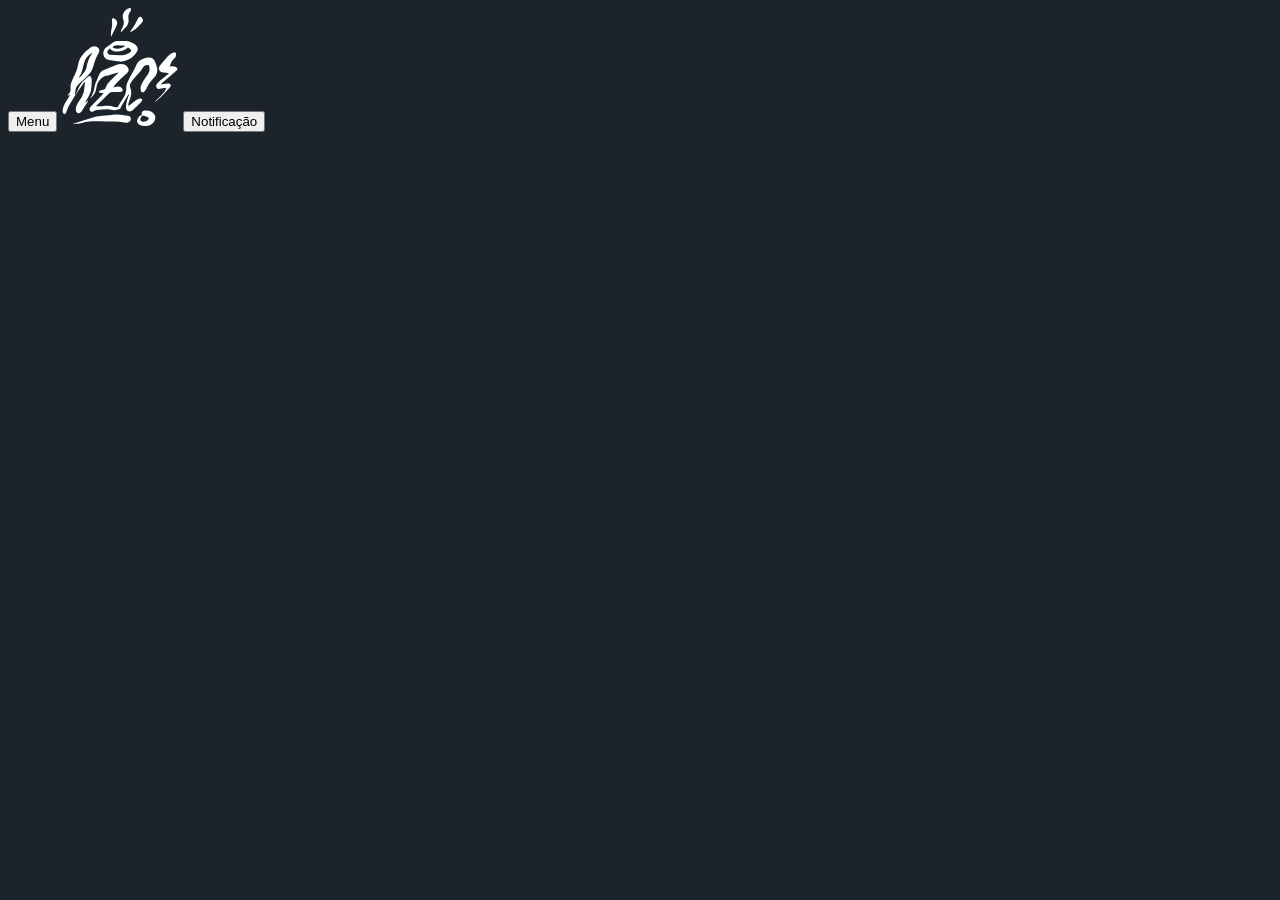
==== Pagina_-_HZC/index.html @ fc8dd62b "Atualização do arquivo index.html Referência do arquivo estilos.css no index.html. Inclusão de heade" ====
<!DOCTYPE html>
<html lang="pt-br">
<head>
    <meta charset="UTF-8">
    <meta http-equiv="X-UA-Compatible" content="IE=edge">
    <meta name="viewport" content="width=device-width, initial-scale=1.0">
    <title>HZC | Home</title>
    
    <link rel="preconnect" href="https://fonts.googleapis.com">
    <link rel="preconnect" href="https://fonts.gstatic.com" crossorigin>
    <link rel="stylesheet" href="https://fonts.googleapis.com/css2?family=Open+Sans:wght@400;600;700&display=swap">

    <link rel="stylesheet" href="assets/css/reset.css">
    <link rel="stylesheet" type="text/css" href="assets/css/estilos.css">
</head>
<body>
    <header>
        <button>Menu</button>
        <img src="assets/img/logo.svg" alt="Logotipo da HZC">
        <button>Notificação</button>
    </header>
</body>
</html>
---- Pagina_-_HZC/assets/css/estilos.css ----
body{
    background-color: #1D232A;
    font-family: 'Open Sans';
    color: #FFFFFF;
}
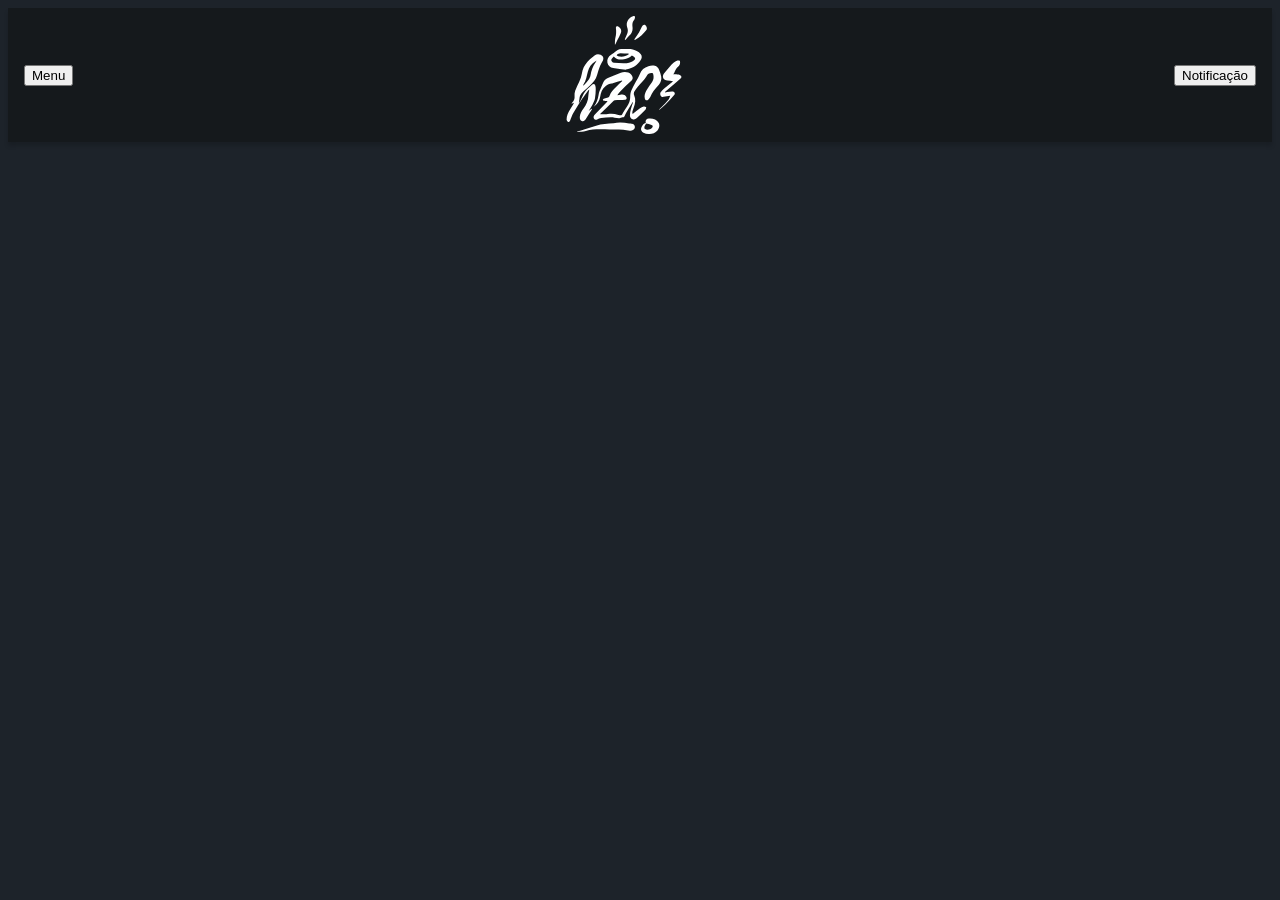
==== commit 5b55b5de: "Atualizando arquivos index.html, onde adicionei as classes nos componentes do header, e o arquivo es" ====
--- a/Pagina_-_HZC/index.html
+++ b/Pagina_-_HZC/index.html
@@ -14,10 +14,10 @@
     <link rel="stylesheet" type="text/css" href="assets/css/estilos.css">
 </head>
 <body>
-    <header>
-        <button>Menu</button>
-        <img src="assets/img/logo.svg" alt="Logotipo da HZC">
-        <button>Notificação</button>
+    <header class="cabecalho">
+        <button class="cabecalho_menu">Menu</button>
+        <img src="assets/img/logo.svg" class="cabecalho_logo" alt="Logotipo da HZC">
+        <button class = "cabecalho_notificacao">Notificação</button>
     </header>
 </body>
 </html>
--- a/Pagina_-_HZC/assets/css/estilos.css
+++ b/Pagina_-_HZC/assets/css/estilos.css
@@ -2,4 +2,13 @@
     background-color: #1D232A;
     font-family: 'Open Sans';
     color: #FFFFFF;
+}
+
+.cabecalho{
+    display: flex;
+    justify-content: space-between;
+    align-items: center;
+    background-color: #15191c;
+    padding: 8px 16px;
+    box-shadow: 0px 4px 4px rgba(0, 0, 0, 0.16);
 }
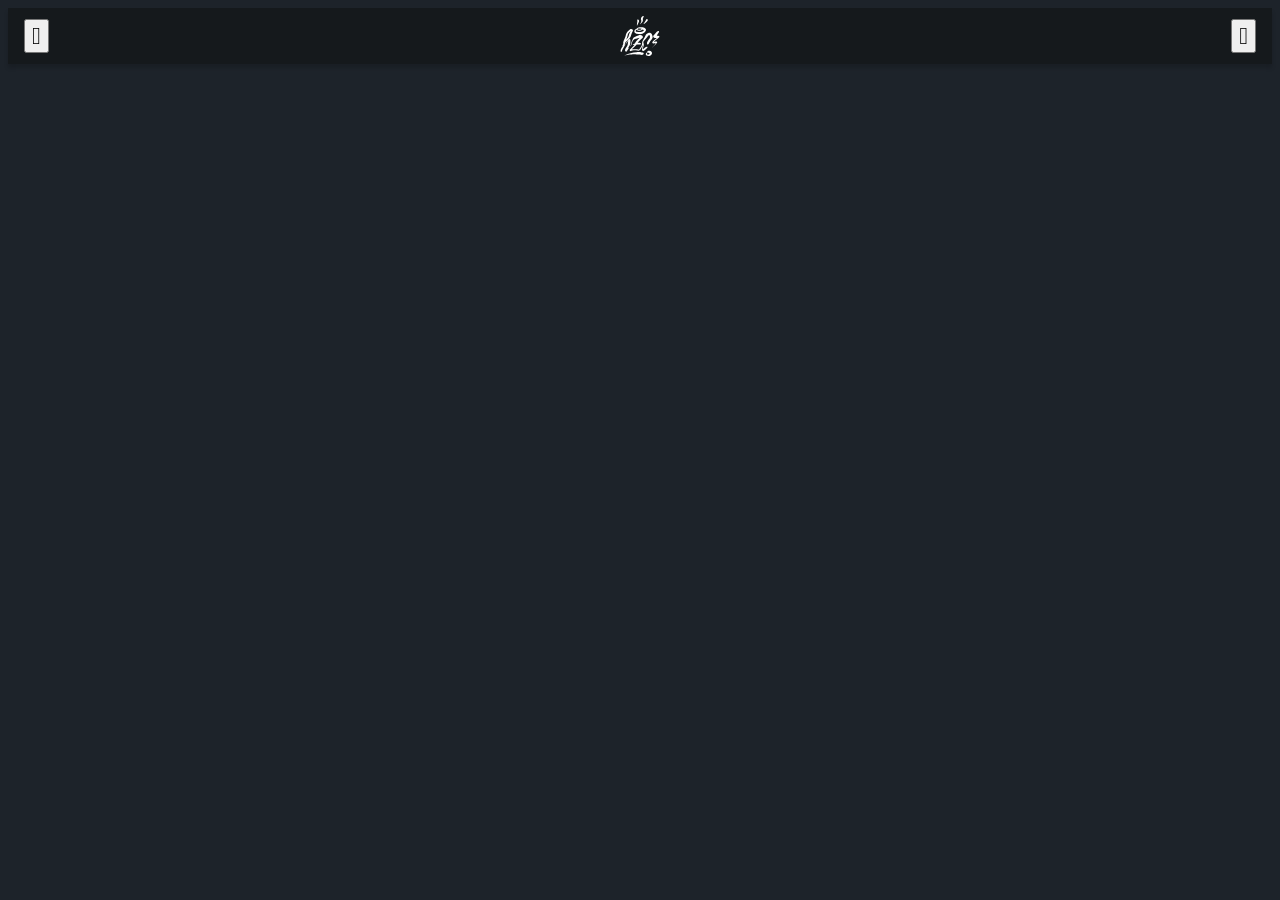
==== commit b349f9b7: "Transformação dos botões Menu e Notificação em ícones, além de ajustes no tamanho da logo e descriçã" ====
--- a/Pagina_-_HZC/index.html
+++ b/Pagina_-_HZC/index.html
@@ -15,9 +15,9 @@
 </head>
 <body>
     <header class="cabecalho">
-        <button class="cabecalho_menu">Menu</button>
+        <button class="cabecalho_menu" aria-label="Menu"><i></i></button>
         <img src="assets/img/logo.svg" class="cabecalho_logo" alt="Logotipo da HZC">
-        <button class = "cabecalho_notificacao">Notificação</button>
+        <button class = "cabecalho_notificacao" aria-label="Notificação"><i></i></button>
     </header>
 </body>
 </html>
--- a/Pagina_-_HZC/assets/css/estilos.css
+++ b/Pagina_-_HZC/assets/css/estilos.css
@@ -1,6 +1,11 @@
+@font-face {
+    font-family: 'icones';
+    src: url(../font/icones.ttf);
+}
+
 body{
     background-color: #1D232A;
-    font-family: 'Open Sans';
+    font-family: 'Open Sans', 'icones', sans-serif;
     color: #FFFFFF;
 }
 
@@ -11,4 +16,18 @@
     background-color: #15191c;
     padding: 8px 16px;
     box-shadow: 0px 4px 4px rgba(0, 0, 0, 0.16);
+}
+
+.cabecalho_menu i::before{
+    content: "\e904";
+    font-size: 24px;
+}
+
+.cabecalho_notificacao i::before{
+    content: "\e906";
+    font-size: 24px;
+}
+
+.cabecalho_logo{
+    width: 40px;
 }
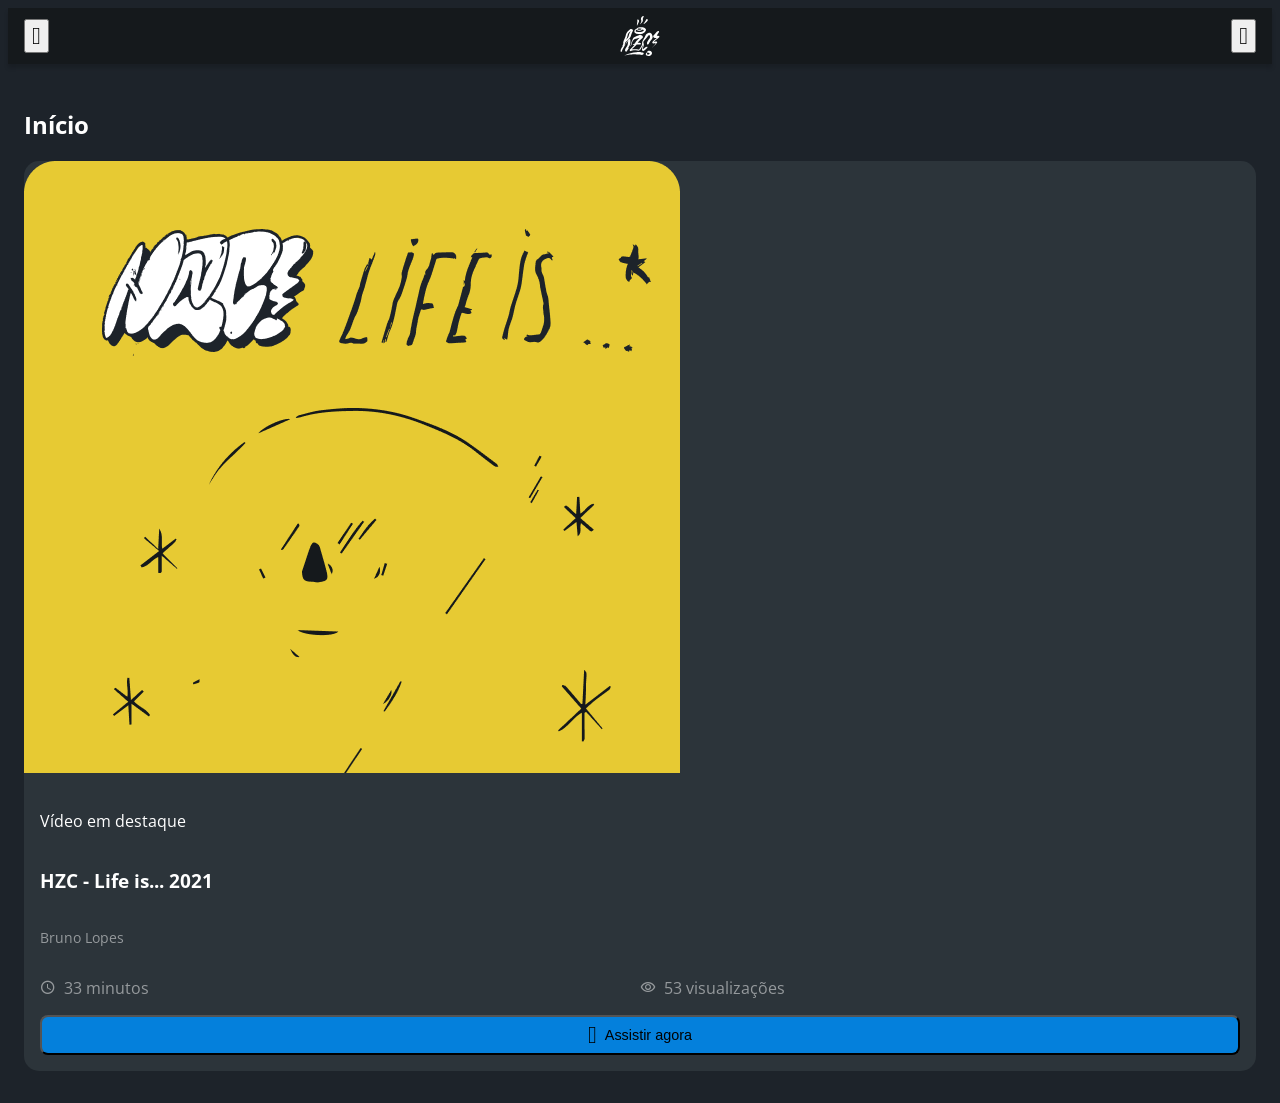
==== commit 8847b7a5: "Atualização dos arquivos index.html e estilos.css. Foi criado o cartão principal com toda a sua esti" ====
--- a/Pagina_-_HZC/index.html
+++ b/Pagina_-_HZC/index.html
@@ -19,5 +19,29 @@
         <img src="assets/img/logo.svg" class="cabecalho_logo" alt="Logotipo da HZC">
         <button class = "cabecalho_notificacao" aria-label="Notificação"><i></i></button>
     </header>
+    <nav class="menu_lateral">
+        <img src="assets/img/logo.svg" alt="Logotipo da HZC" class="menu_lateral_logo">
+        <a href="#" class="menu_lateral_link menu_lateral_link_inicio menu_lateral_link_ativo">Início</a>
+        <a href="#" class="menu_lateral_link menu_lateral_link_videos">Vídeos</a>
+        <a href="#" class="menu_lateral_link menu_lateral_link_picos">Picos</a>
+        <a href="#" class="menu_lateral_link menu_lateral_link_integrantes">Integrantes</a>
+        <a href="#" class="menu_lateral_link menu_lateral_link_camisas">Camisas</a>
+        <a href="#" class="menu_lateral_link menu_lateral_link_pinturas">Pinturas</a>
+    </nav>
+    <main class="principal">
+        <h2 class="titulo_pagina">Início</h2>
+        <article class="cartao">
+            <img src="assets/img/banner-mobile_1.png" alt="Banner do cartão" class="cartao_imagem">
+            <div class="cartao_conteudo">
+                <p class="cartao_destaque">Vídeo em destaque</p>
+                <h3 class="cartao_titulo">HZC - Life is... 2021</h3>
+                <p class="cartao_perfil">Bruno Lopes</p>
+                <p class="cartao_info cartao_info_tempo">33 minutos</p>
+                <p class="cartao_info cartao_info_visualizacoes">53 visualizações</p>
+                <button class="cartao_botao cartao_botao_play cartao_botao_destaque">Assistir agora</button>                
+            </div>
+        </article>
+    </main>
+<script src="index.js"></script>
 </body>
 </html>
--- a/Pagina_-_HZC/assets/css/estilos.css
+++ b/Pagina_-_HZC/assets/css/estilos.css
@@ -1,14 +1,17 @@
+/*Chamada da fonte especial para utilizar ícones como fonte*/
 @font-face {
     font-family: 'icones';
     src: url(../font/icones.ttf);
 }
 
+/*Estilização do corpo principal da página*/
 body{
     background-color: #1D232A;
     font-family: 'Open Sans', 'icones', sans-serif;
     color: #FFFFFF;
 }
 
+/*Estilização do cabeçalho*/
 .cabecalho{
     display: flex;
     justify-content: space-between;
@@ -30,4 +33,154 @@
 
 .cabecalho_logo{
     width: 40px;
+}
+
+/*Estilização do menu lateral*/
+.menu_lateral{
+    display: flex;
+    flex-direction: column;
+    background-color: #15191C;
+    width: 75vw;
+    height: 100vh;
+    position: absolute;
+    left: -100vw;
+    transition: .25s;
+}
+
+.menu_lateral_ativo{
+    left:0;
+    transition: .25s;
+}
+
+.menu_lateral_logo{
+    align-self: center;
+    padding: 16px;
+    width: 118px;
+}
+
+.menu_lateral_link{
+    height: 64px;
+    color: #95999C;  
+    padding-left: 64px; 
+    display: flex;
+    align-items: center;
+}
+
+.menu_lateral_link_ativo{
+    color: #FFFFFF;
+    padding-left: 56px;
+    border-left: 8px solid #FFFFFF
+}
+
+.menu_lateral_link::before{
+    content: "\e900";
+    width: 24px;
+    height: 24px;
+    font-size: 24px;
+    position: absolute;
+    left: 24px;
+}
+
+.menu_lateral_link_inicio::before{
+    content: "\e902";
+}
+
+.menu_lateral_link_videos::before{
+    content: "\e90e";
+}
+
+.menu_lateral_link_picos::before{
+    content: "\e909";
+}
+
+.menu_lateral_link_integrantes::before{
+    content: "\e903";
+}
+
+.menu_lateral_link_camisas::before{
+    content: "\e900";
+}
+
+.menu_lateral_link_pinturas::before{
+    content: "\e90a";
+}
+
+/*Estilização do conteúdo principal da página - cartões*/
+.principal{
+    padding: 24px 16px;
+}
+
+.titulo_pagina{
+    font-size: 1.5rem;
+    font-weight: 700;
+}
+
+.cartao{
+    width: 100%;
+    border-radius: 15px;
+    overflow: hidden;
+    background-color: #2C343A;
+}
+
+.cartao_conteudo{
+    padding: 16px;
+    display: grid;
+    grid-template-columns: 1fr 1fr;
+}
+
+.cartao_destaque{
+    grid-column: span 2;
+}
+
+.cartao_titulo{
+    font-size: 1.2rem;
+    font-weight: 700;
+    grid-column: span 2;
+}
+
+.cartao_perfil{
+    font-size: 0.9rem;
+    color: #95999C;
+    grid-column: span 2;
+}
+
+.cartao_info{
+    display: flex;
+    align-items: center;
+    color: #95999C;
+}
+
+.cartao_info_tempo::before{
+    content: "\e90c";
+    margin-right: 8px;
+}
+
+.cartao_info_visualizacoes::before{
+    content: "\e90f";
+    margin-right: 8px;
+}
+
+.cartao_botao{
+    display: flex;
+    justify-content: center;
+    align-items: center;
+    background-color: #0480DC;
+    width: 40px;
+    height: 40px;
+    border-radius: 8px;
+    font-size: 0.9rem;
+}
+
+.cartao_botao_play::before{
+    content: "\e90b";
+    font-size: 24px;
+}
+
+.cartao_botao_destaque{
+    width: 100%;
+    grid-column: span 2;
+}
+
+.cartao_botao_destaque::before{
+    margin-right: 8px;
 }
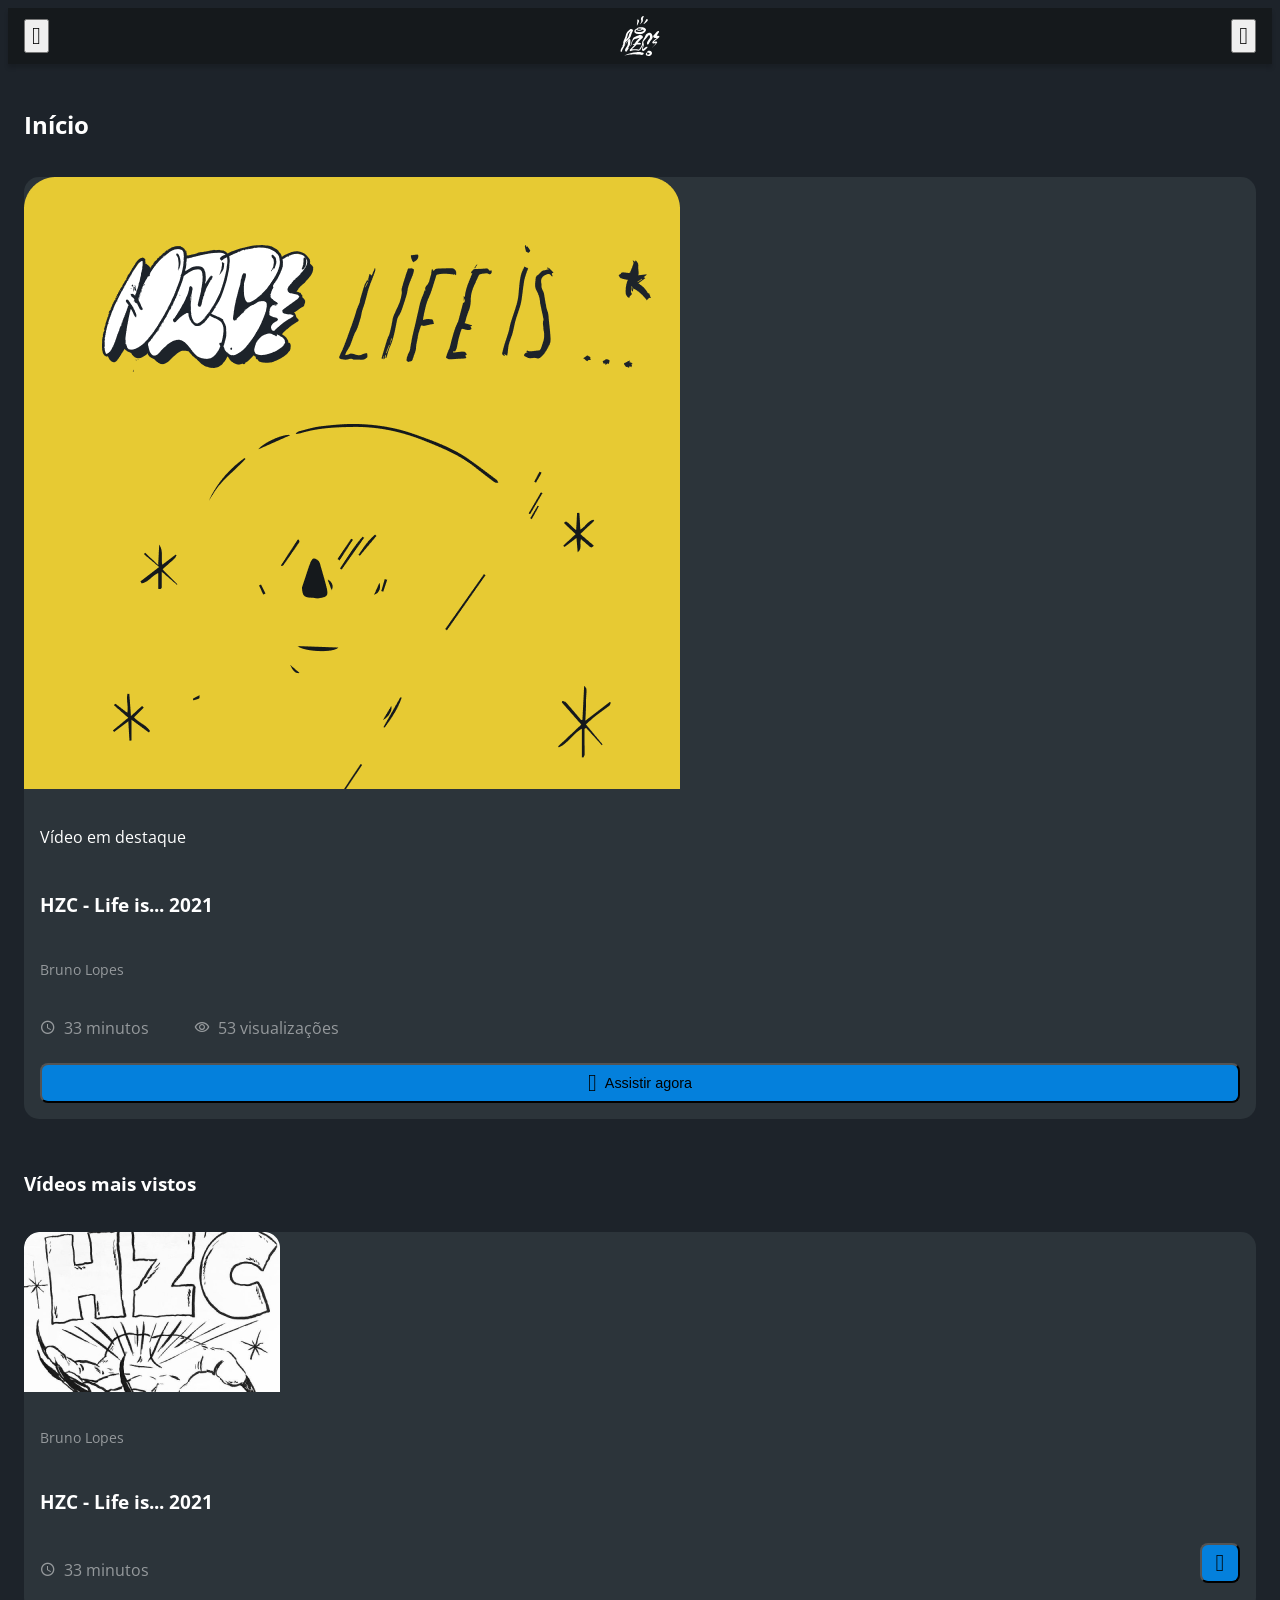
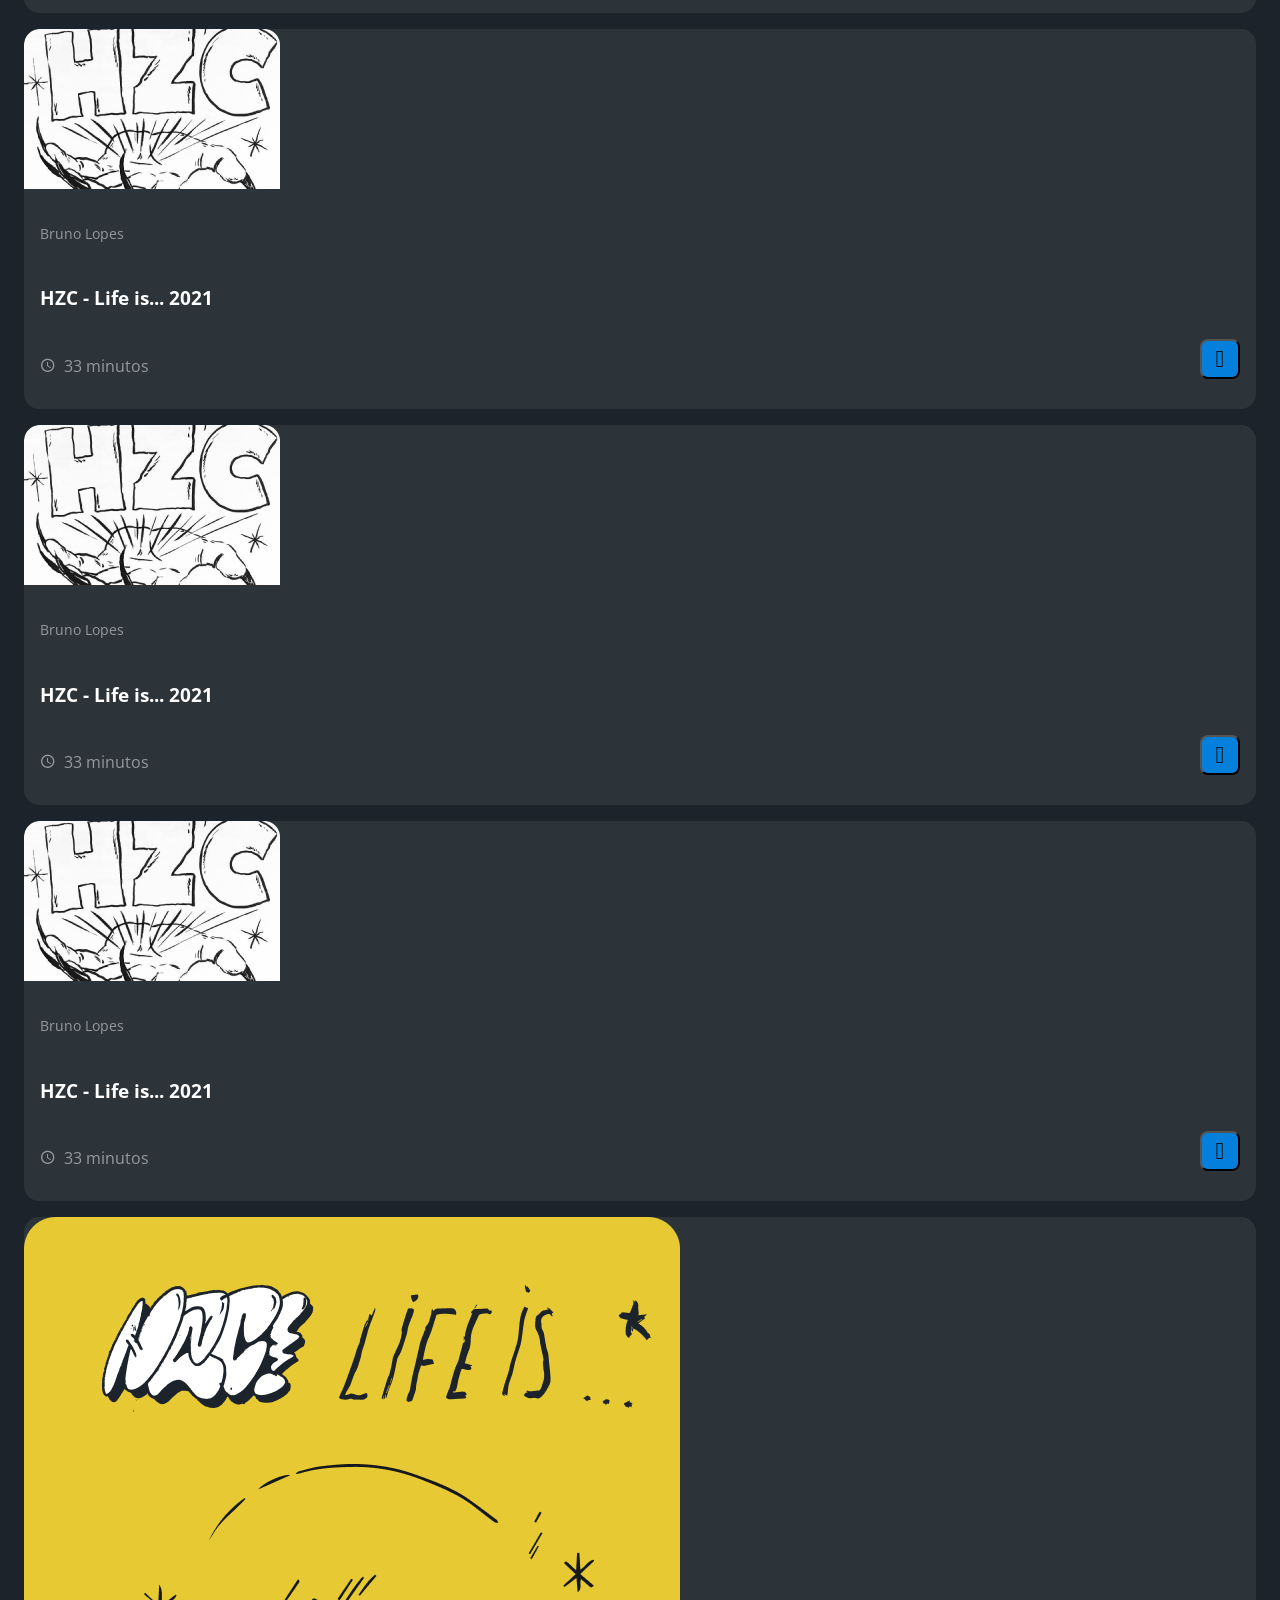
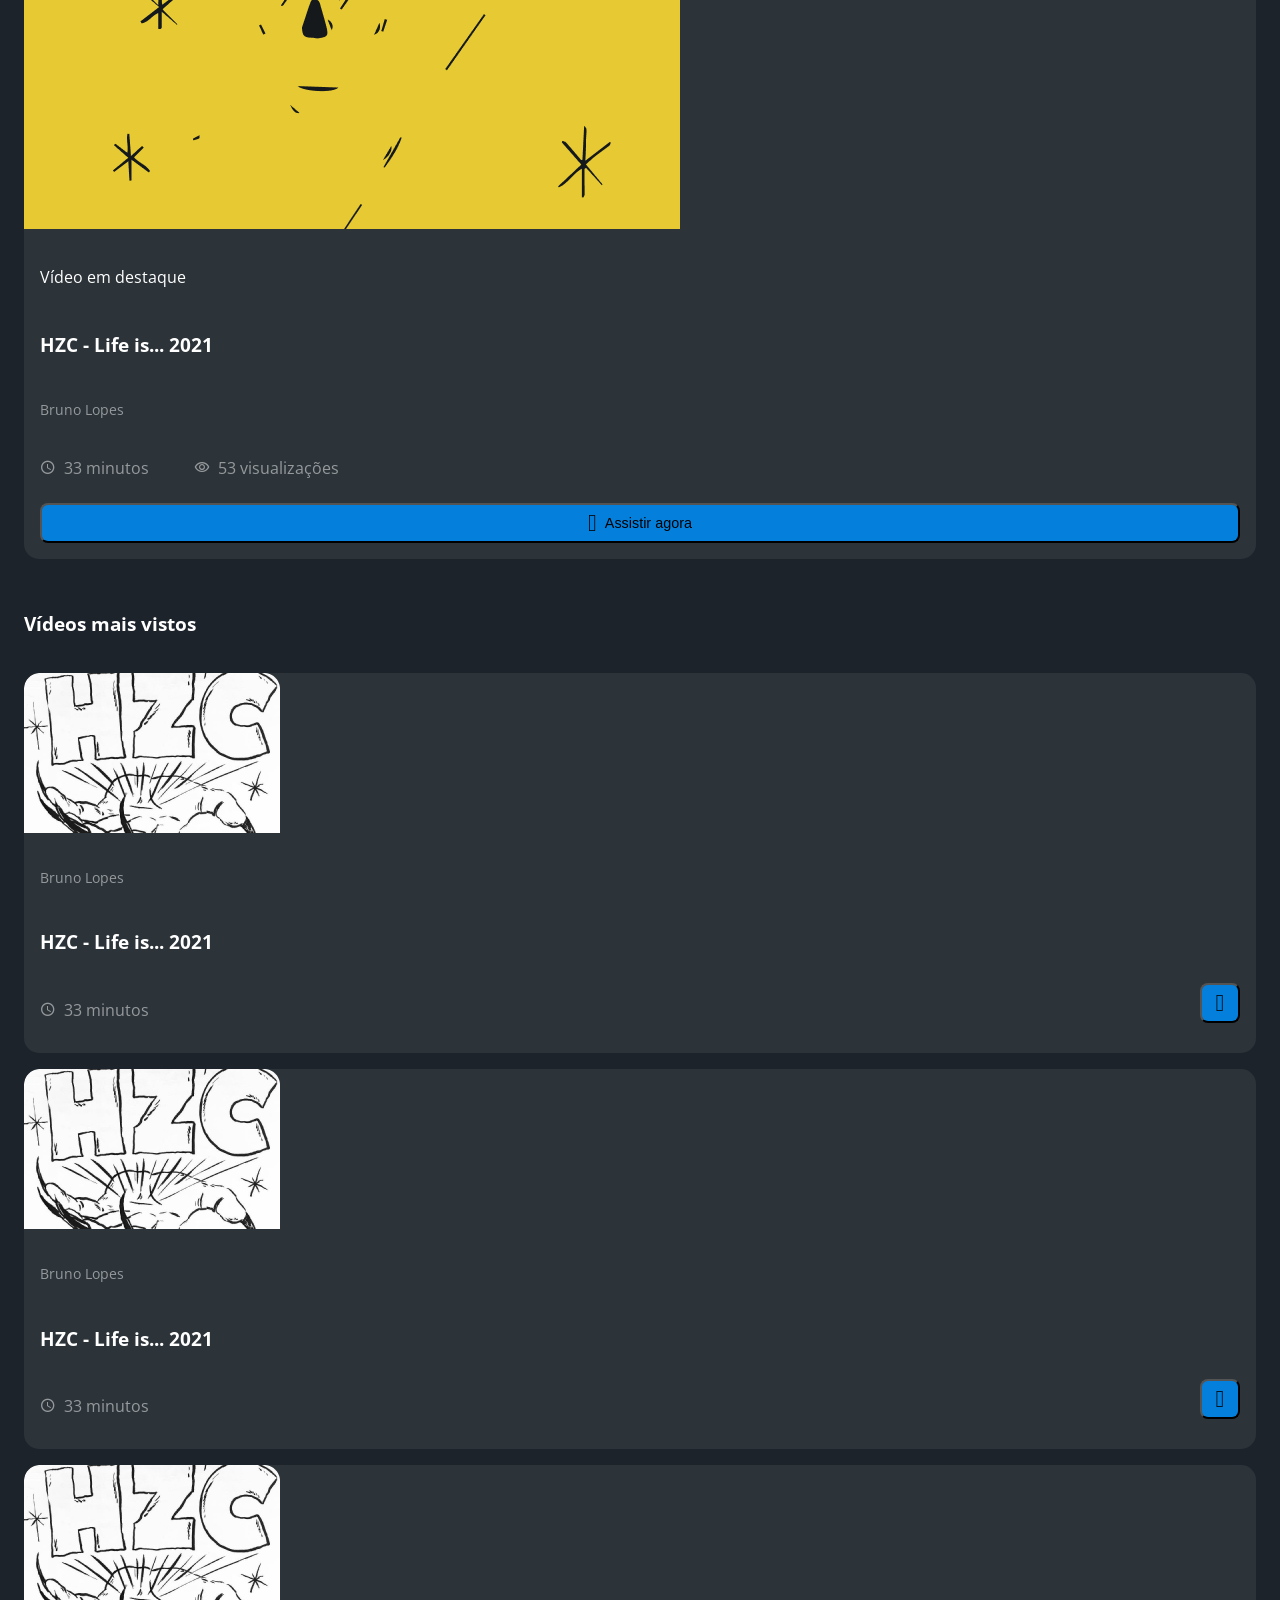
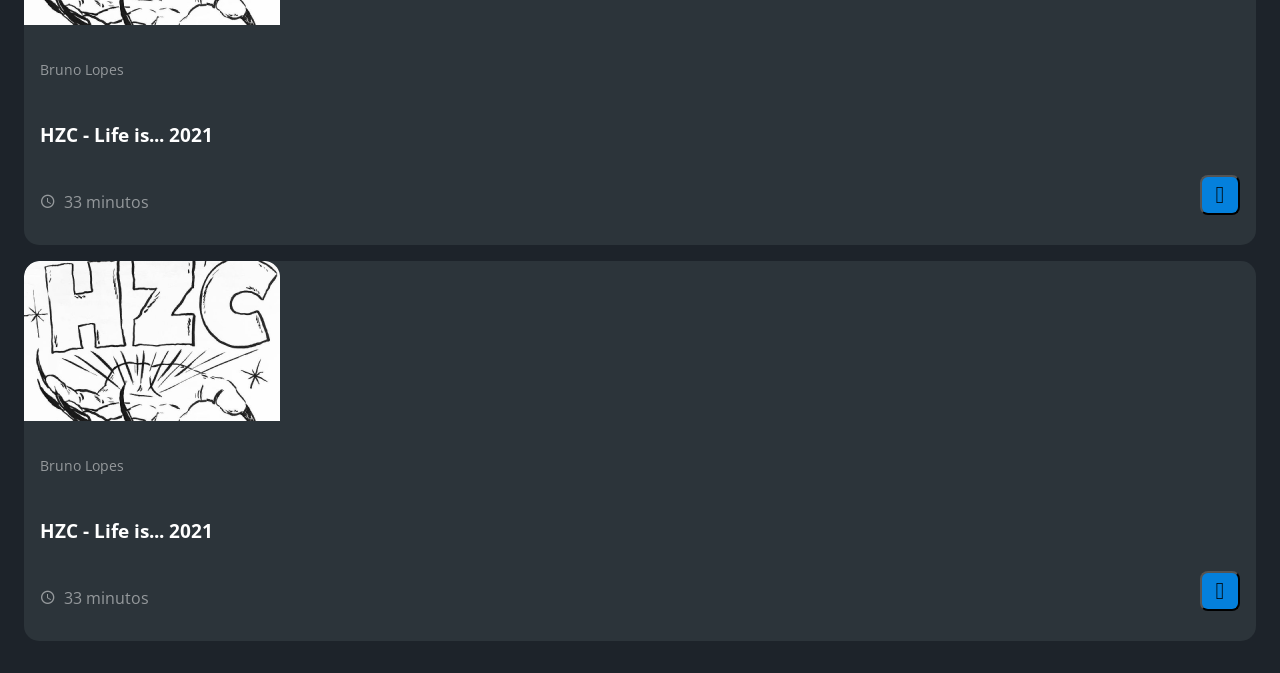
==== commit c1818f40: "Atualização dos arquivos index.html e estilos.css onde foram adicionados os outros cartões que não s" ====
--- a/Pagina_-_HZC/index.html
+++ b/Pagina_-_HZC/index.html
@@ -30,7 +30,7 @@
     </nav>
     <main class="principal">
         <h2 class="titulo_pagina">Início</h2>
-        <article class="cartao">
+        <article class="cartao cartao_destaque">
             <img src="assets/img/banner-mobile_1.png" alt="Banner do cartão" class="cartao_imagem">
             <div class="cartao_conteudo">
                 <p class="cartao_destaque">Vídeo em destaque</p>
@@ -41,6 +41,95 @@
                 <button class="cartao_botao cartao_botao_play cartao_botao_destaque">Assistir agora</button>                
             </div>
         </article>
+        <section class="secao">
+            <h3 class="titulo_secao">Vídeos mais vistos</h3>
+            <article class="cartao">
+                <img src="assets/img/video_1.png" alt="Vídeo" class="cartao_imagem">
+                <div class="cartao_conteudo">
+                    <p class="cartao_perfil">Bruno Lopes</p>
+                    <h3 class="cartao_titulo">HZC - Life is... 2021</h3>
+                    <p class="cartao_info cartao_info_tempo">33 minutos</p>
+                    <button class="cartao_botao cartao_botao_play" aria-label="Assistir agora"></button>                
+                </div>
+            </article>
+            <article class="cartao">
+                <img src="assets/img/video_1.png" alt="Vídeo" class="cartao_imagem">
+                <div class="cartao_conteudo">
+                    <p class="cartao_perfil">Bruno Lopes</p>
+                    <h3 class="cartao_titulo">HZC - Life is... 2021</h3>
+                    <p class="cartao_info cartao_info_tempo">33 minutos</p>
+                    <button class="cartao_botao cartao_botao_play" aria-label="Assistir agora"></button>                
+                </div>
+            </article>
+            <article class="cartao">
+                <img src="assets/img/video_1.png" alt="Vídeo" class="cartao_imagem">
+                <div class="cartao_conteudo">
+                    <p class="cartao_perfil">Bruno Lopes</p>
+                    <h3 class="cartao_titulo">HZC - Life is... 2021</h3>
+                    <p class="cartao_info cartao_info_tempo">33 minutos</p>
+                    <button class="cartao_botao cartao_botao_play" aria-label="Assistir agora"></button>                
+                </div>
+            </article>
+            <article class="cartao">
+                <img src="assets/img/video_1.png" alt="Vídeo" class="cartao_imagem">
+                <div class="cartao_conteudo">
+                    <p class="cartao_perfil">Bruno Lopes</p>
+                    <h3 class="cartao_titulo">HZC - Life is... 2021</h3>
+                    <p class="cartao_info cartao_info_tempo">33 minutos</p>
+                    <button class="cartao_botao cartao_botao_play" aria-label="Assistir agora"></button>                
+                </div>
+            </article>
+        </section>
+        <article class="cartao cartao_destaque">
+            <img src="assets/img/banner-mobile_1.png" alt="Banner do cartão" class="cartao_imagem">
+            <div class="cartao_conteudo">
+                <p class="cartao_destaque">Vídeo em destaque</p>
+                <h3 class="cartao_titulo">HZC - Life is... 2021</h3>
+                <p class="cartao_perfil">Bruno Lopes</p>
+                <p class="cartao_info cartao_info_tempo">33 minutos</p>
+                <p class="cartao_info cartao_info_visualizacoes">53 visualizações</p>
+                <button class="cartao_botao cartao_botao_play cartao_botao_destaque">Assistir agora</button>                
+            </div>
+        </article>
+        <section class="secao">
+            <h3 class="titulo_secao">Vídeos mais vistos</h3>
+            <article class="cartao">
+                <img src="assets/img/video_1.png" alt="Vídeo" class="cartao_imagem">
+                <div class="cartao_conteudo">
+                    <p class="cartao_perfil">Bruno Lopes</p>
+                    <h3 class="cartao_titulo">HZC - Life is... 2021</h3>
+                    <p class="cartao_info cartao_info_tempo">33 minutos</p>
+                    <button class="cartao_botao cartao_botao_play" aria-label="Assistir agora"></button>                
+                </div>
+            </article>
+            <article class="cartao">
+                <img src="assets/img/video_1.png" alt="Vídeo" class="cartao_imagem">
+                <div class="cartao_conteudo">
+                    <p class="cartao_perfil">Bruno Lopes</p>
+                    <h3 class="cartao_titulo">HZC - Life is... 2021</h3>
+                    <p class="cartao_info cartao_info_tempo">33 minutos</p>
+                    <button class="cartao_botao cartao_botao_play" aria-label="Assistir agora"></button>                
+                </div>
+            </article>
+            <article class="cartao">
+                <img src="assets/img/video_1.png" alt="Vídeo" class="cartao_imagem">
+                <div class="cartao_conteudo">
+                    <p class="cartao_perfil">Bruno Lopes</p>
+                    <h3 class="cartao_titulo">HZC - Life is... 2021</h3>
+                    <p class="cartao_info cartao_info_tempo">33 minutos</p>
+                    <button class="cartao_botao cartao_botao_play" aria-label="Assistir agora"></button>                
+                </div>
+            </article>
+            <article class="cartao">
+                <img src="assets/img/video_1.png" alt="Vídeo" class="cartao_imagem">
+                <div class="cartao_conteudo">
+                    <p class="cartao_perfil">Bruno Lopes</p>
+                    <h3 class="cartao_titulo">HZC - Life is... 2021</h3>
+                    <p class="cartao_info cartao_info_tempo">33 minutos</p>
+                    <button class="cartao_botao cartao_botao_play" aria-label="Assistir agora"></button>                
+                </div>
+            </article>
+        </section>
     </main>
 <script src="index.js"></script>
 </body>
--- a/Pagina_-_HZC/assets/css/estilos.css
+++ b/Pagina_-_HZC/assets/css/estilos.css
@@ -108,10 +108,22 @@
 /*Estilização do conteúdo principal da página - cartões*/
 .principal{
     padding: 24px 16px;
+    display: grid;
+    gap: 16px;
 }
 
 .titulo_pagina{
     font-size: 1.5rem;
+    font-weight: 700;
+}
+
+.secao{
+   display: grid;
+   gap: 16px; 
+}
+
+.titulo_secao{
+    font-size: 1.2rem;
     font-weight: 700;
 }
 
@@ -125,11 +137,12 @@
 .cartao_conteudo{
     padding: 16px;
     display: grid;
-    grid-template-columns: 1fr 1fr;
+    grid-template-columns: Auto 1fr;
+    gap: 8px;
 }
 
 .cartao_destaque{
-    grid-column: span 2;
+    margin-bottom: 16px;
 }
 
 .cartao_titulo{
@@ -169,6 +182,7 @@
     height: 40px;
     border-radius: 8px;
     font-size: 0.9rem;
+    justify-self: flex-end;
 }
 
 .cartao_botao_play::before{
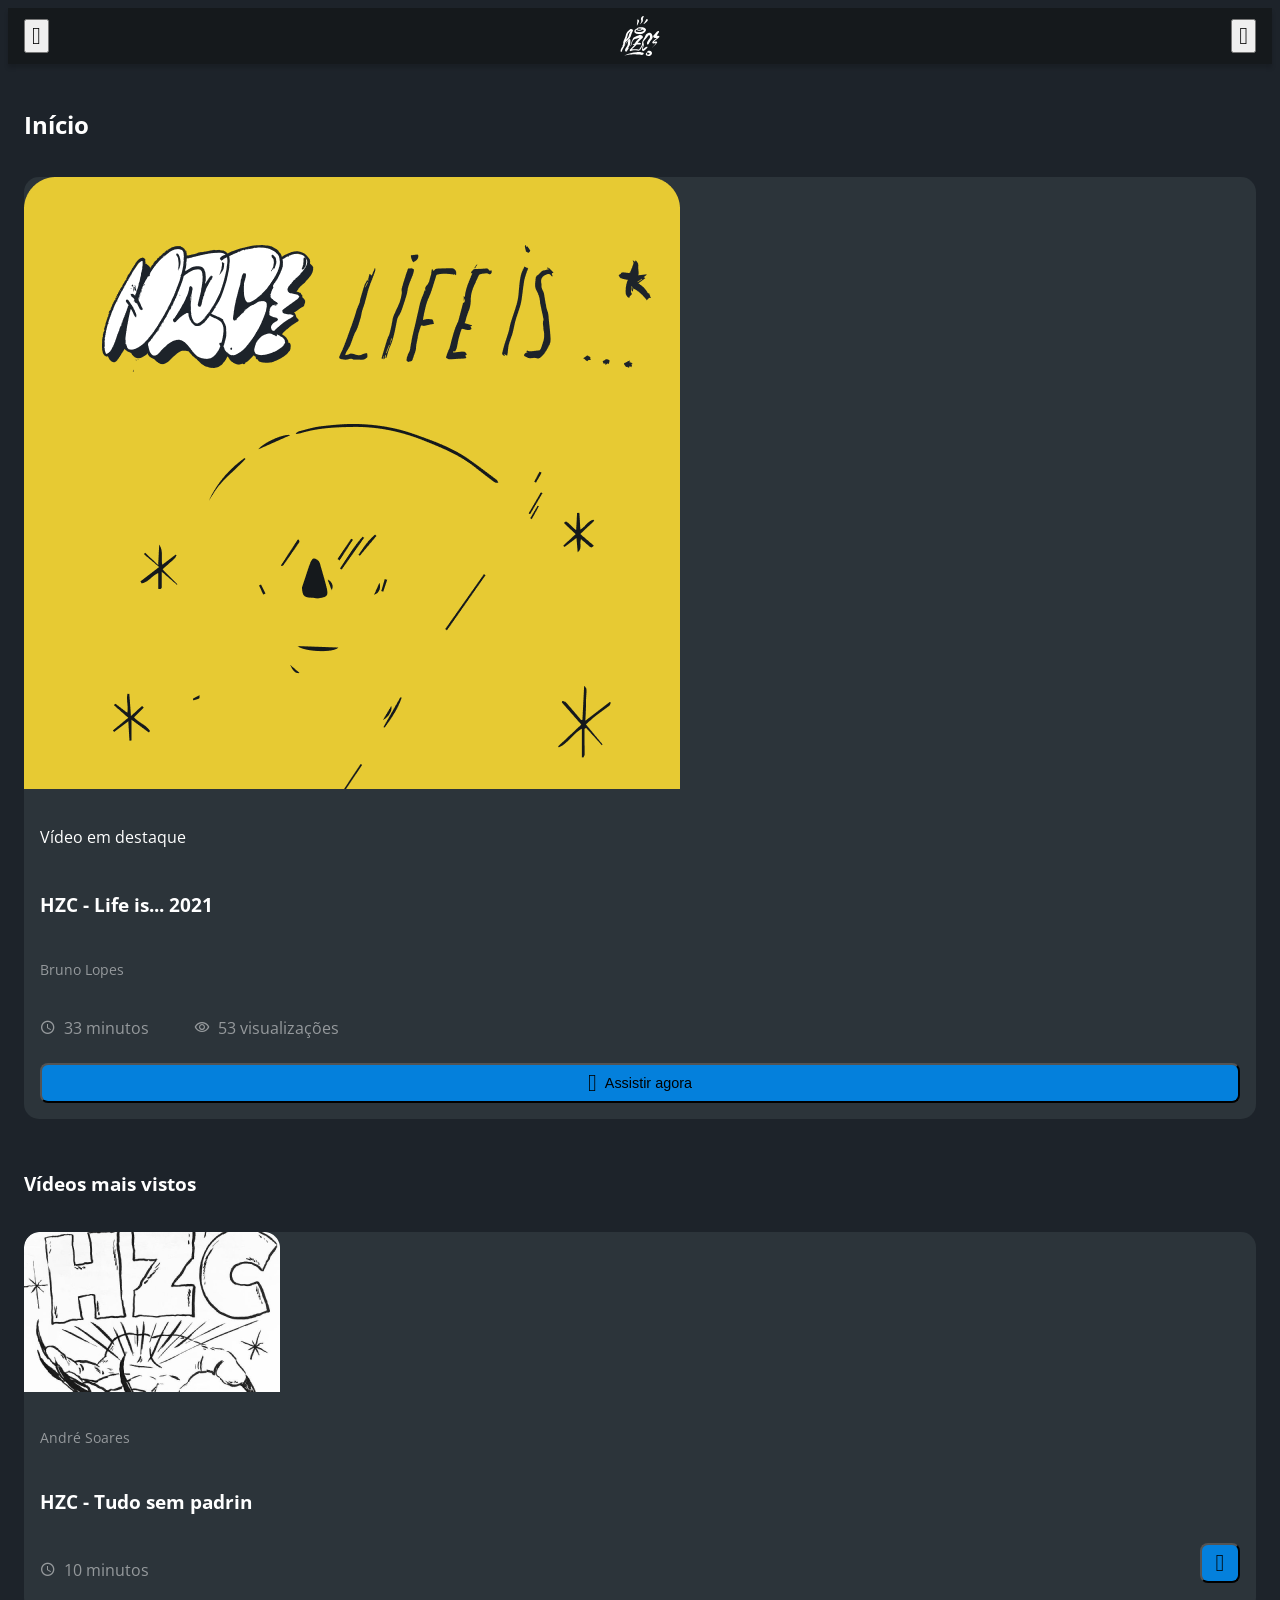
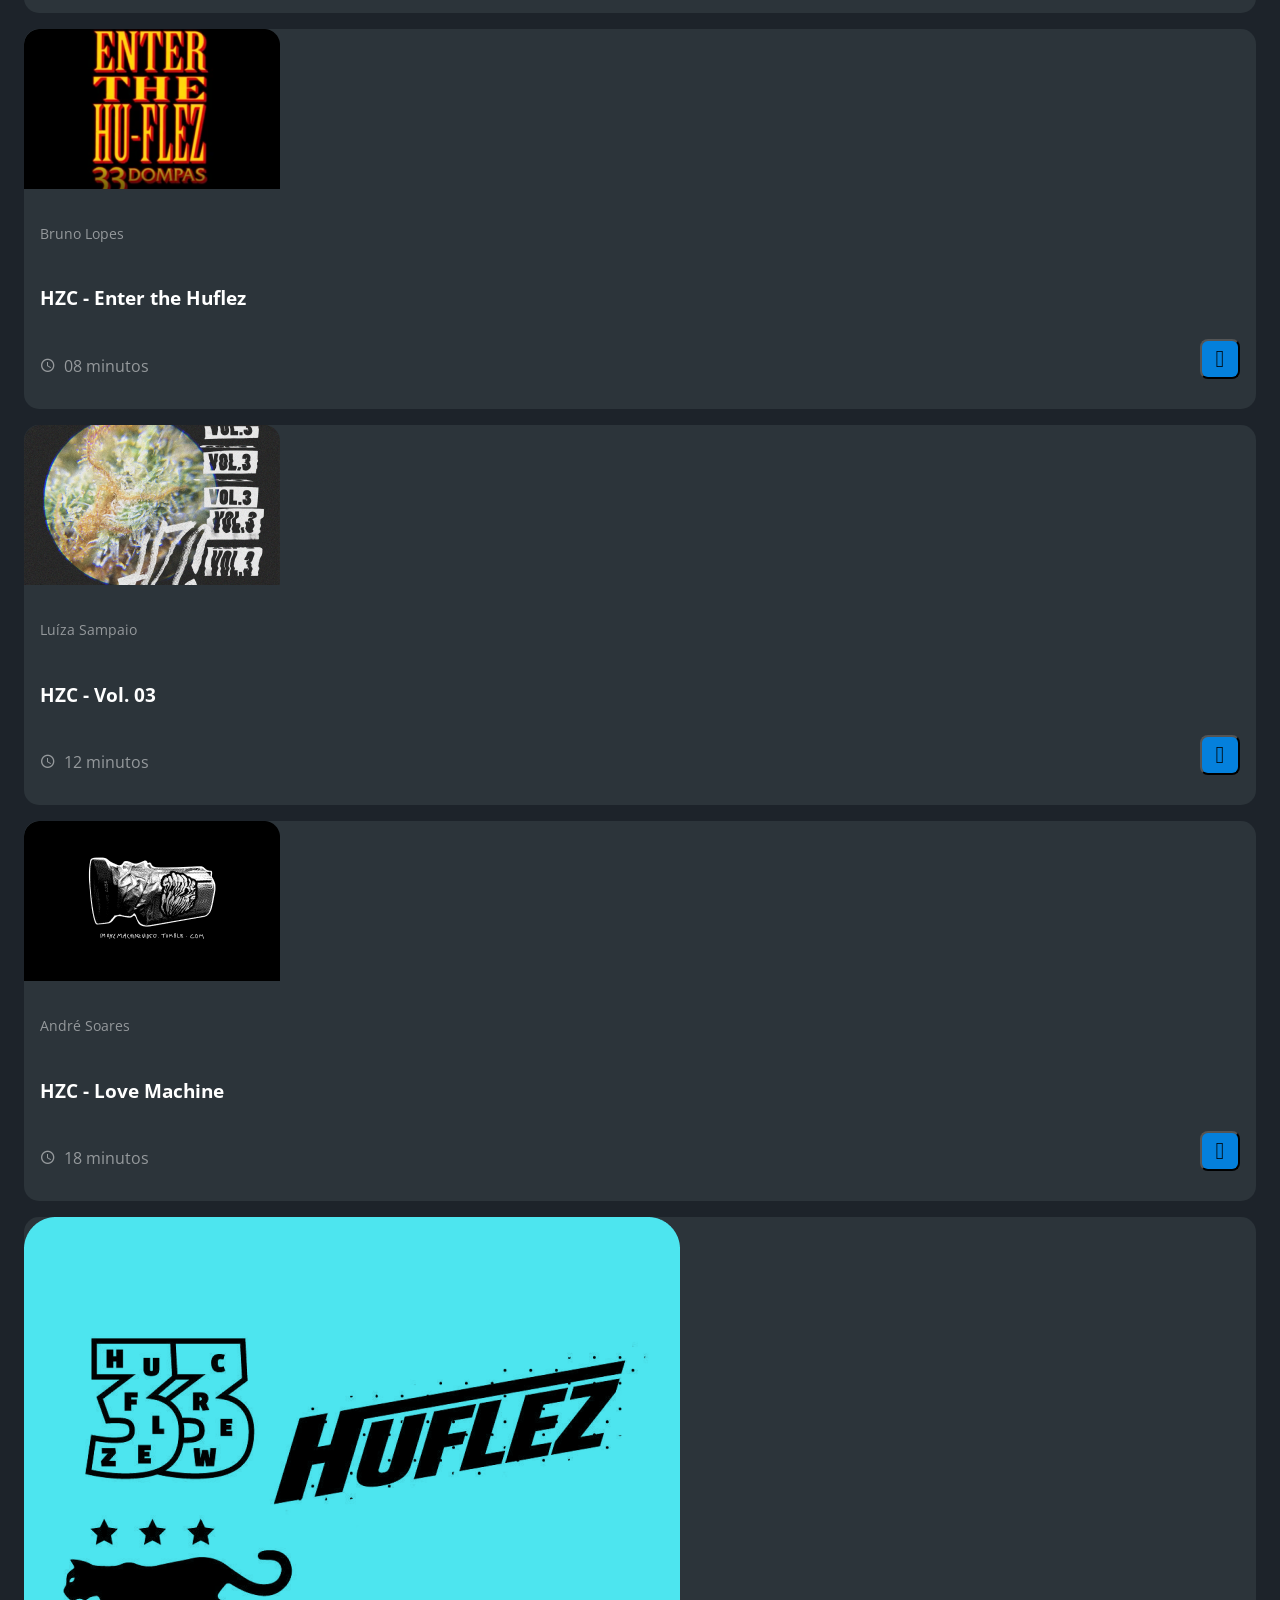
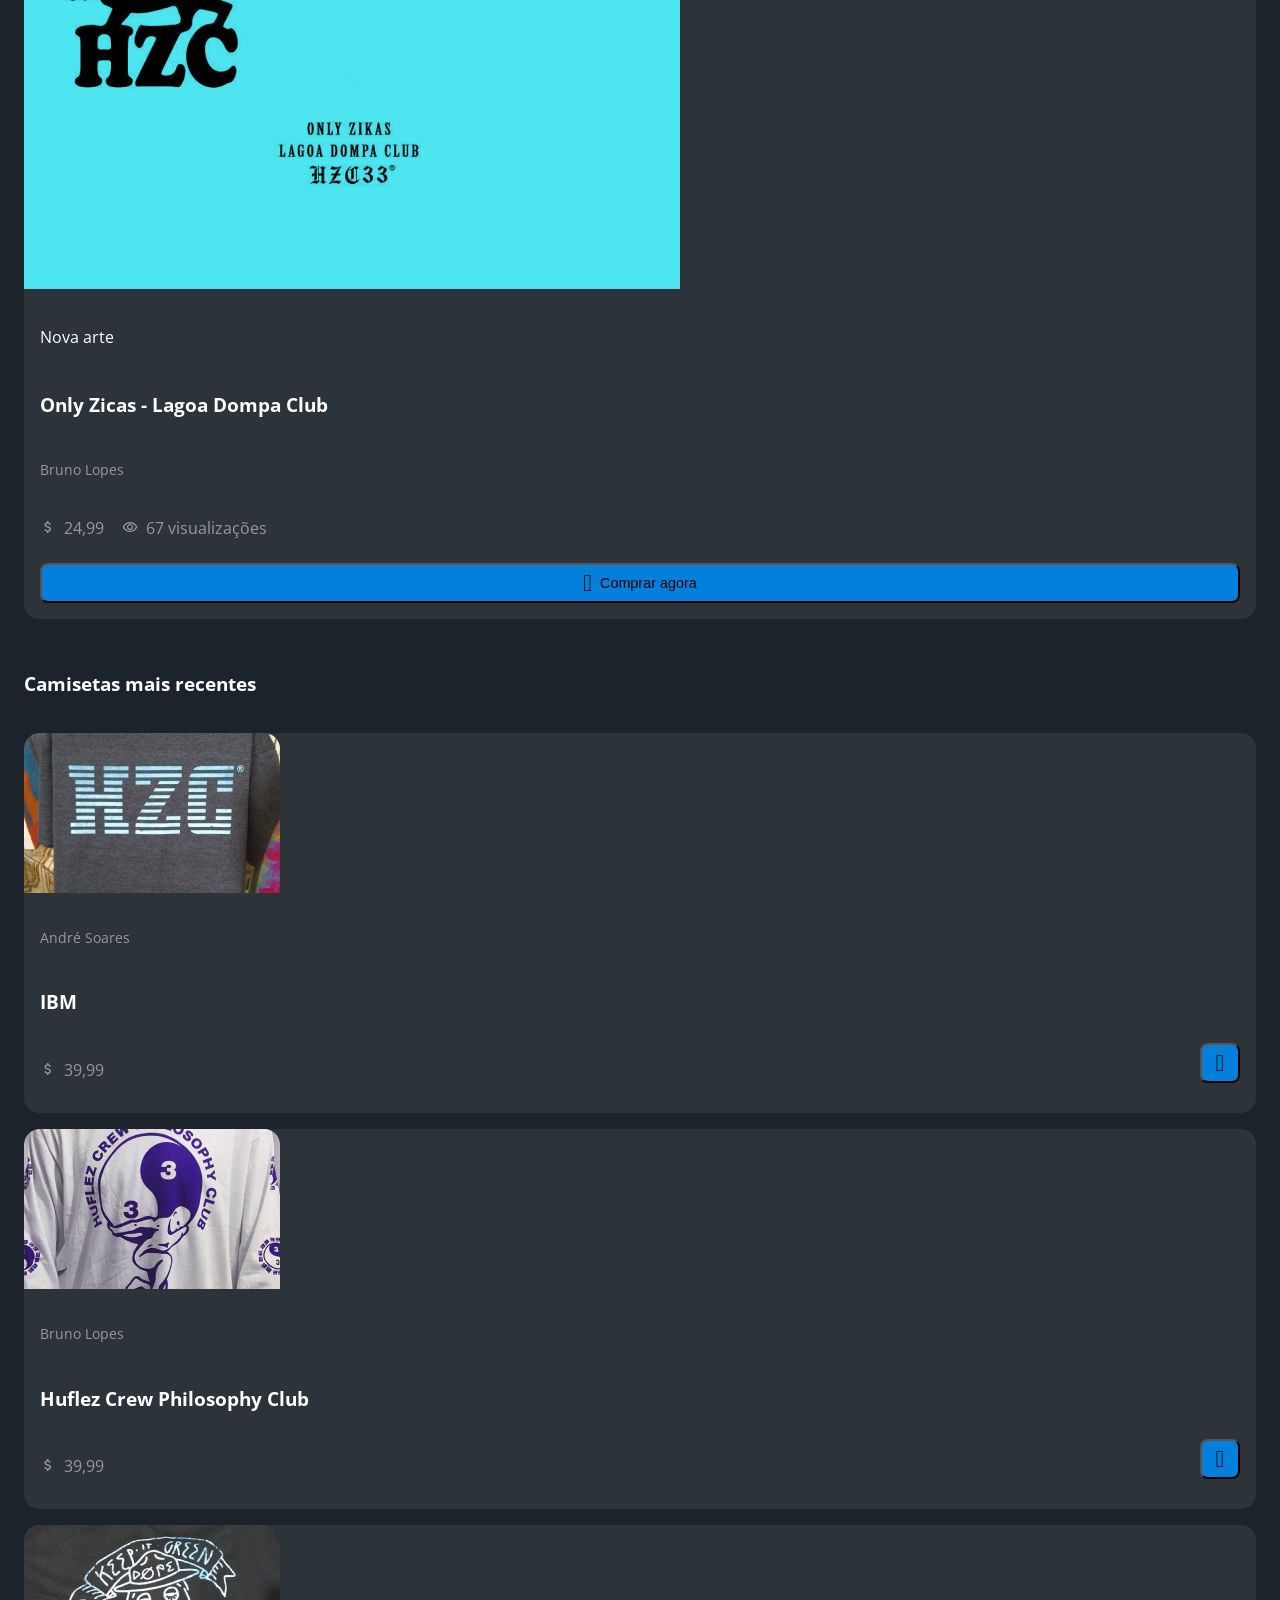
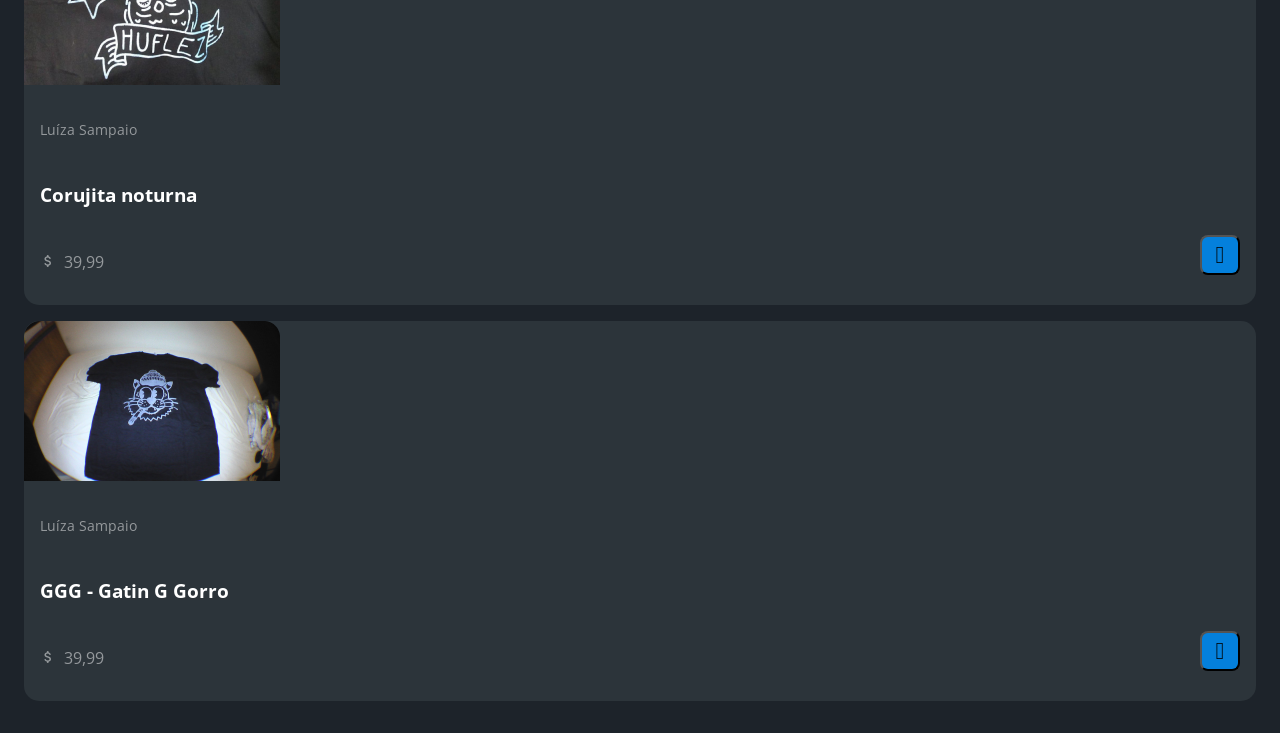
==== commit dbb73ba7: "Criação dos vídeos recentes e artes com toda a estilização necessária (faltam detalhes)." ====
--- a/Pagina_-_HZC/index.html
+++ b/Pagina_-_HZC/index.html
@@ -17,6 +17,7 @@
     <header class="cabecalho">
         <button class="cabecalho_menu" aria-label="Menu"><i></i></button>
         <img src="assets/img/logo.svg" class="cabecalho_logo" alt="Logotipo da HZC">
+        <p class="cabecalho_perfil">Bruno Lopes</p>
         <button class = "cabecalho_notificacao" aria-label="Notificação"><i></i></button>
     </header>
     <nav class="menu_lateral">
@@ -41,92 +42,164 @@
                 <button class="cartao_botao cartao_botao_play cartao_botao_destaque">Assistir agora</button>                
             </div>
         </article>
+        <article class="cartao cartao_recentes">
+            <h3 class="cartao_titulo">Vídeos recentes</h3>
+            <a href="#" class="cartao_link">Ver todos</a>
+            <ul class="cartao_lista">
+                <li class="cartao_item">
+                    <img src="assets/img/miniatura_1.png" alt="Thumbnail" class="cartao_item_thumbnail">
+                    <h4 class="cartao_item_titulo">HZC - Love Machine</h4>
+                    <p class="cartao_item_perfil">Bruno Lopez</p>
+                </li>
+                <li class="cartao_item">
+                    <img src="assets/img/miniatura_2.png" alt="Thumbnail" class="cartao_item_thumbnail">
+                    <h4 class="cartao_item_titulo">HZC - Vol. 03</h4>
+                    <p class="cartao_item_perfil">Luíza Sampaio</p>
+                </li>
+                <li class="cartao_item">
+                    <img src="assets/img/miniatura_3.png" alt="Thumbnail" class="cartao_item_thumbnail">
+                    <h4 class="cartao_item_titulo">HZC - Pescaria na Urca</h4>
+                    <p class="cartao_item_perfil">André Soares</p>
+                </li>
+                <li class="cartao_item">
+                    <img src="assets/img/miniatura_4.png" alt="Thumbnail" class="cartao_item_thumbnail">
+                    <h4 class="cartao_item_titulo">Vidalocagi - Guerreiros do asfalto</h4>
+                    <p class="cartao_item_perfil">Júlia Fonseca</p>
+                </li>
+                <li class="cartao_item">
+                    <img src="assets/img/miniatura_5.png" alt="Thumbnail" class="cartao_item_thumbnail">
+                    <h4 class="cartao_item_titulo">Vidalocagi - Não importa o nível</h4>
+                     <p class="cartao_item_perfil">Júlia Fonseca</p>
+                </li>
+            </ul>
+        </article>
         <section class="secao">
             <h3 class="titulo_secao">Vídeos mais vistos</h3>
             <article class="cartao">
                 <img src="assets/img/video_1.png" alt="Vídeo" class="cartao_imagem">
                 <div class="cartao_conteudo">
+                    <p class="cartao_perfil">André Soares</p>
+                    <h3 class="cartao_titulo">HZC - Tudo sem padrin</h3>
+                    <p class="cartao_info cartao_info_tempo">10 minutos</p>
+                    <button class="cartao_botao cartao_botao_play" aria-label="Assistir agora"></button>                
+                </div>
+            </article>
+            <article class="cartao">
+                <img src="assets/img/video_2.png" alt="Vídeo" class="cartao_imagem">
+                <div class="cartao_conteudo">
                     <p class="cartao_perfil">Bruno Lopes</p>
-                    <h3 class="cartao_titulo">HZC - Life is... 2021</h3>
-                    <p class="cartao_info cartao_info_tempo">33 minutos</p>
-                    <button class="cartao_botao cartao_botao_play" aria-label="Assistir agora"></button>                
-                </div>
-            </article>
-            <article class="cartao">
-                <img src="assets/img/video_1.png" alt="Vídeo" class="cartao_imagem">
+                    <h3 class="cartao_titulo">HZC - Enter the Huflez</h3>
+                    <p class="cartao_info cartao_info_tempo">08 minutos</p>
+                    <button class="cartao_botao cartao_botao_play" aria-label="Assistir agora"></button>                
+                </div>
+            </article>
+            <article class="cartao">
+                <img src="assets/img/video_3.png" alt="Vídeo" class="cartao_imagem">
+                <div class="cartao_conteudo">
+                    <p class="cartao_perfil">Luíza Sampaio</p>
+                    <h3 class="cartao_titulo">HZC - Vol. 03</h3>
+                    <p class="cartao_info cartao_info_tempo">12 minutos</p>
+                    <button class="cartao_botao cartao_botao_play" aria-label="Assistir agora"></button>                
+                </div>
+            </article>
+            <article class="cartao">
+                <img src="assets/img/video_4.png" alt="Vídeo" class="cartao_imagem">
+                <div class="cartao_conteudo">
+                    <p class="cartao_perfil">André Soares</p>
+                    <h3 class="cartao_titulo">HZC - Love Machine</h3>
+                    <p class="cartao_info cartao_info_tempo">18 minutos</p>
+                    <button class="cartao_botao cartao_botao_play" aria-label="Assistir agora"></button>                
+                </div>
+            </article>
+        </section>
+        <article class="cartao cartao_novas_artes">
+            <h3 class="cartao_titulo">Novas artes</h3>
+            <a href="#" class="             cartao_link">Ver todos</a>
+            <ul class="cartao_lista">
+                <li class="cartao_item">
+                    <img src="assets/img/grafite_1.jpg" alt="Thumbnail" class="cartao_item_thumbnail">
+                    <h4 class="cartao_item_titulo">Reencontro</h4>
+                    <p class="cartao_item_perfil">Marcelo Martins</p>
+                </li>
+                <li class="cartao_item">
+                    <img src="assets/img/grafite_2.jpg" alt="Thumbnail" class="cartao_item_thumbnail">
+                    <h4 class="cartao_item_titulo">Nosso povo</h4>
+                    <p class="cartao_item_perfil">Josué Maccane</p>
+                </li>
+                <li class="cartao_item">
+                    <img src="assets/img/grafite_3.jpg" alt="Thumbnail" class="cartao_item_thumbnail">
+                    <h4 class="cartao_item_titulo">Paixão</h4>
+                    <p class="cartao_item_perfil">André Soares</p>
+                </li>
+                <li class="cartao_item">
+                    <img src="assets/img/grafite_4.jpg" alt="Thumbnail" class="cartao_item_thumbnail">
+                    <h4 class="cartao_item_titulo">Arte de rua</h4>
+                    <p class="cartao_item_perfil">Júlia Fonseca</p>
+                </li>
+                <li class="cartao_item">
+                    <img src="assets/img/grafite_5.png" alt="Thumbnail" class="cartao_item_thumbnail">
+                    <h4 class="cartao_item_titulo">Direções</h4>
+                    <p class="cartao_item_perfil">Armando José</p>
+                </li>
+                <li class="cartao_item">
+                    <img src="assets/img/grafite_6.jpg" alt="Thumbnail" class="cartao_item_thumbnail">
+                    <h4 class="cartao_item_titulo">Direções</h4>
+                    <p class="cartao_item_perfil">Marcelo Martins</p>
+                </li>
+                <li class="cartao_item">
+                    <img src="assets/img/grafite_7.png" alt="Thumbnail" class="cartao_item_thumbnail">
+                    <h4 class="cartao_item_titulo">Realismo moderno</h4>
+                    <p class="cartao_item_perfil">Josué maccane</p>
+                </li>
+            </ul>
+        </article>
+        <article class="cartao cartao_destaque">
+            <img src="assets/img/banner-mobile_2.png" alt="Banner do cartão" class="cartao_imagem">
+            <div class="cartao_conteudo">
+                <p class="cartao_destaque">Nova arte</p>
+                <h3 class="cartao_titulo">Only Zicas - Lagoa Dompa Club</h3>
+                <p class="cartao_perfil">Bruno Lopes</p>
+                <p class="cartao_info cartao_info_preco">24,99</p>
+                <p class="cartao_info cartao_info_visualizacoes">67 visualizações</p>
+                <button class="cartao_botao cartao_botao_comprar cartao_botao_destaque">Comprar agora</button>                
+            </div>
+        </article>
+        <section class="secao">
+            <h3 class="titulo_secao">Camisetas mais recentes</h3>
+            <article class="cartao">
+                <img src="assets/img/produto_1.png" alt="Camiseta" class="cartao_imagem">
+                <div class="cartao_conteudo">
+                    <p class="cartao_perfil">André Soares</p>
+                    <h3 class="cartao_titulo">IBM</h3>
+                    <p class="cartao_info cartao_info_preco">39,99</p>
+                    <button class="cartao_botao cartao_botao_comprar" aria-label="Comprar agora"></button>                
+                </div>
+            </article>
+            <article class="cartao">
+                <img src="assets/img/produto_2.png" alt="Camiseta" class="cartao_imagem">
                 <div class="cartao_conteudo">
                     <p class="cartao_perfil">Bruno Lopes</p>
-                    <h3 class="cartao_titulo">HZC - Life is... 2021</h3>
-                    <p class="cartao_info cartao_info_tempo">33 minutos</p>
-                    <button class="cartao_botao cartao_botao_play" aria-label="Assistir agora"></button>                
-                </div>
-            </article>
-            <article class="cartao">
-                <img src="assets/img/video_1.png" alt="Vídeo" class="cartao_imagem">
-                <div class="cartao_conteudo">
-                    <p class="cartao_perfil">Bruno Lopes</p>
-                    <h3 class="cartao_titulo">HZC - Life is... 2021</h3>
-                    <p class="cartao_info cartao_info_tempo">33 minutos</p>
-                    <button class="cartao_botao cartao_botao_play" aria-label="Assistir agora"></button>                
-                </div>
-            </article>
-            <article class="cartao">
-                <img src="assets/img/video_1.png" alt="Vídeo" class="cartao_imagem">
-                <div class="cartao_conteudo">
-                    <p class="cartao_perfil">Bruno Lopes</p>
-                    <h3 class="cartao_titulo">HZC - Life is... 2021</h3>
-                    <p class="cartao_info cartao_info_tempo">33 minutos</p>
-                    <button class="cartao_botao cartao_botao_play" aria-label="Assistir agora"></button>                
-                </div>
-            </article>
-        </section>
-        <article class="cartao cartao_destaque">
-            <img src="assets/img/banner-mobile_1.png" alt="Banner do cartão" class="cartao_imagem">
-            <div class="cartao_conteudo">
-                <p class="cartao_destaque">Vídeo em destaque</p>
-                <h3 class="cartao_titulo">HZC - Life is... 2021</h3>
-                <p class="cartao_perfil">Bruno Lopes</p>
-                <p class="cartao_info cartao_info_tempo">33 minutos</p>
-                <p class="cartao_info cartao_info_visualizacoes">53 visualizações</p>
-                <button class="cartao_botao cartao_botao_play cartao_botao_destaque">Assistir agora</button>                
-            </div>
-        </article>
-        <section class="secao">
-            <h3 class="titulo_secao">Vídeos mais vistos</h3>
-            <article class="cartao">
-                <img src="assets/img/video_1.png" alt="Vídeo" class="cartao_imagem">
-                <div class="cartao_conteudo">
-                    <p class="cartao_perfil">Bruno Lopes</p>
-                    <h3 class="cartao_titulo">HZC - Life is... 2021</h3>
-                    <p class="cartao_info cartao_info_tempo">33 minutos</p>
-                    <button class="cartao_botao cartao_botao_play" aria-label="Assistir agora"></button>                
-                </div>
-            </article>
-            <article class="cartao">
-                <img src="assets/img/video_1.png" alt="Vídeo" class="cartao_imagem">
-                <div class="cartao_conteudo">
-                    <p class="cartao_perfil">Bruno Lopes</p>
-                    <h3 class="cartao_titulo">HZC - Life is... 2021</h3>
-                    <p class="cartao_info cartao_info_tempo">33 minutos</p>
-                    <button class="cartao_botao cartao_botao_play" aria-label="Assistir agora"></button>                
-                </div>
-            </article>
-            <article class="cartao">
-                <img src="assets/img/video_1.png" alt="Vídeo" class="cartao_imagem">
-                <div class="cartao_conteudo">
-                    <p class="cartao_perfil">Bruno Lopes</p>
-                    <h3 class="cartao_titulo">HZC - Life is... 2021</h3>
-                    <p class="cartao_info cartao_info_tempo">33 minutos</p>
-                    <button class="cartao_botao cartao_botao_play" aria-label="Assistir agora"></button>                
-                </div>
-            </article>
-            <article class="cartao">
-                <img src="assets/img/video_1.png" alt="Vídeo" class="cartao_imagem">
-                <div class="cartao_conteudo">
-                    <p class="cartao_perfil">Bruno Lopes</p>
-                    <h3 class="cartao_titulo">HZC - Life is... 2021</h3>
-                    <p class="cartao_info cartao_info_tempo">33 minutos</p>
-                    <button class="cartao_botao cartao_botao_play" aria-label="Assistir agora"></button>                
+                    <h3 class="cartao_titulo">Huflez Crew Philosophy Club</h3>
+                    <p class="cartao_info cartao_info_preco">39,99</p>
+                    <button class="cartao_botao cartao_botao_comprar" aria-label="Comprar agora"></button>                
+                </div>
+            </article>
+            <article class="cartao">
+                <img src="assets/img/produto_3.png" alt="Camiseta" class="cartao_imagem">
+                <div class="cartao_conteudo">
+                    <p class="cartao_perfil">Luíza Sampaio</p>
+                    <h3 class="cartao_titulo">Corujita noturna</h3>
+                    <p class="cartao_info cartao_info_preco">39,99</p>
+                    <button class="cartao_botao cartao_botao_comprar" aria-label="Comprar agora"></button>                
+                </div>
+            </article>
+            <article class="cartao">
+                <img src="assets/img/produto_4.png" alt="Camiseta" class="cartao_imagem">
+                <div class="cartao_conteudo">
+                    <p class="cartao_perfil">Luíza Sampaio</p>
+                    <h3 class="cartao_titulo">GGG - Gatin G Gorro</h3>
+                    <p class="cartao_info cartao_info_preco">39,99</p>
+                    <button class="cartao_botao cartao_botao_comprar" aria-label="Comprar agora"></button>                
                 </div>
             </article>
         </section>
--- a/Pagina_-_HZC/assets/css/estilos.css
+++ b/Pagina_-_HZC/assets/css/estilos.css
@@ -11,6 +11,13 @@
     color: #FFFFFF;
 }
 
+@media screen and (min-width: 1440px){
+    body{
+        display: grid;
+        grid-template-columns: auto 1fr;
+    }
+}
+
 /*Estilização do cabeçalho*/
 .cabecalho{
     display: flex;
@@ -33,6 +40,59 @@
 
 .cabecalho_logo{
     width: 40px;
+}
+
+.cabecalho_perfil{
+    display: none;
+}
+
+@media screen and (min-width: 1440px){
+    .cabecalho{
+        background-color: #1D232A;
+        display: grid;
+        column-gap: 32px;
+        grid-template-columns: 1fr auto;
+        padding: 16px 60px;
+        height: 80px;
+        box-sizing: border-box;
+        grid-column: 2;
+    }
+
+    .cabecalho_menu{
+        display: none;
+    }
+
+    .cabecalho_logo{
+        display: none;
+    }
+
+    .cabecalho_perfil{
+        display: grid;
+        grid-template-columns: repeat(3, auto);
+        column-gap: 8px;
+        align-items: center;
+        justify-self: flex-end;
+        color: #95999C;
+        padding: 8px 32px;
+        border-right: 1px solid #95999C;
+    }
+
+    .cabecalho_perfil::before{
+        content: "";
+        display: block;
+        width: 32px;
+        height: 32px;
+        background-image: url(../img/profile_2.png);
+        background-size: contain;
+        background-repeat: no-repeat;
+        background-position: center;
+    }
+
+    .cabecalho_perfil::after{
+        content: "\e90d";
+        color: #FFFFFF;
+        font-size: 1.5rem;
+    }
 }
 
 /*Estilização do menu lateral*/
@@ -105,6 +165,15 @@
     content: "\e90a";
 }
 
+@media screen and (min-width: 1440px){
+    .menu_lateral{
+        position: static;
+        width: 200px;
+        grid-column: 1;
+        grid-row: 1 / span 2;
+    }
+}
+
 /*Estilização do conteúdo principal da página - cartões*/
 .principal{
     padding: 24px 16px;
@@ -125,6 +194,16 @@
 .titulo_secao{
     font-size: 1.2rem;
     font-weight: 700;
+}
+
+@media screen and (min-width: 1440px){
+    .principal{
+        display: grid;
+        grid-template-columns: auto 1fr auto;
+        column-gap: 32px;
+        padding: 16px 60px;
+        grid-column: 2;
+    }
 }
 
 .cartao{
@@ -197,4 +276,69 @@
 
 .cartao_botao_destaque::before{
     margin-right: 8px;
+}
+
+.cartao_info_preco::before{
+    content: "\e905";
+    margin-right: 8px;
+}
+
+.cartao_botao_comprar::before{
+    content: "\e901";
+    font-size: 24px;
+}
+
+.cartao_recentes, .cartao_novas_artes {
+    display: none;
+}
+
+@media screen and (min-width: 1440px){
+    .cartao_recentes{
+        display: grid;
+        grid-template-columns: repeat(2, auto);
+        align-items: center;
+        row-gap: 24px;
+        width: 256px;
+        padding: 16px;
+        box-sizing: border-box;
+    }
+
+    .cartao_recentes .cartao_titulo{
+        grid-column: auto;
+    }
+
+    .cartao_link{
+        font-size: 0.8rem;
+        font-weight: 600;
+        color: #0480DC;
+        justify-content: flex-end;
+    }
+
+    .cartao_lista{
+        display: grid;
+        row-gap: 16px;
+        grid-column: span 2;
+    }
+
+    .cartao_item{
+        display: grid;
+        grid-template-columns: auto 1fr;
+        gap: 8px;
+    }
+
+    .cartao_item_thumbnail{
+        width: 32px;
+        grid-row: span 2;;
+    }
+
+    .cartao_item_titulo{
+        font-size: 0.9rem;
+        line-height: 1.2rem;
+        font-weight: 700;        
+    }
+
+    .cartao_item_perfil{
+        font-size: 0.8rem;
+        color: #95999C;
+    }
 }
